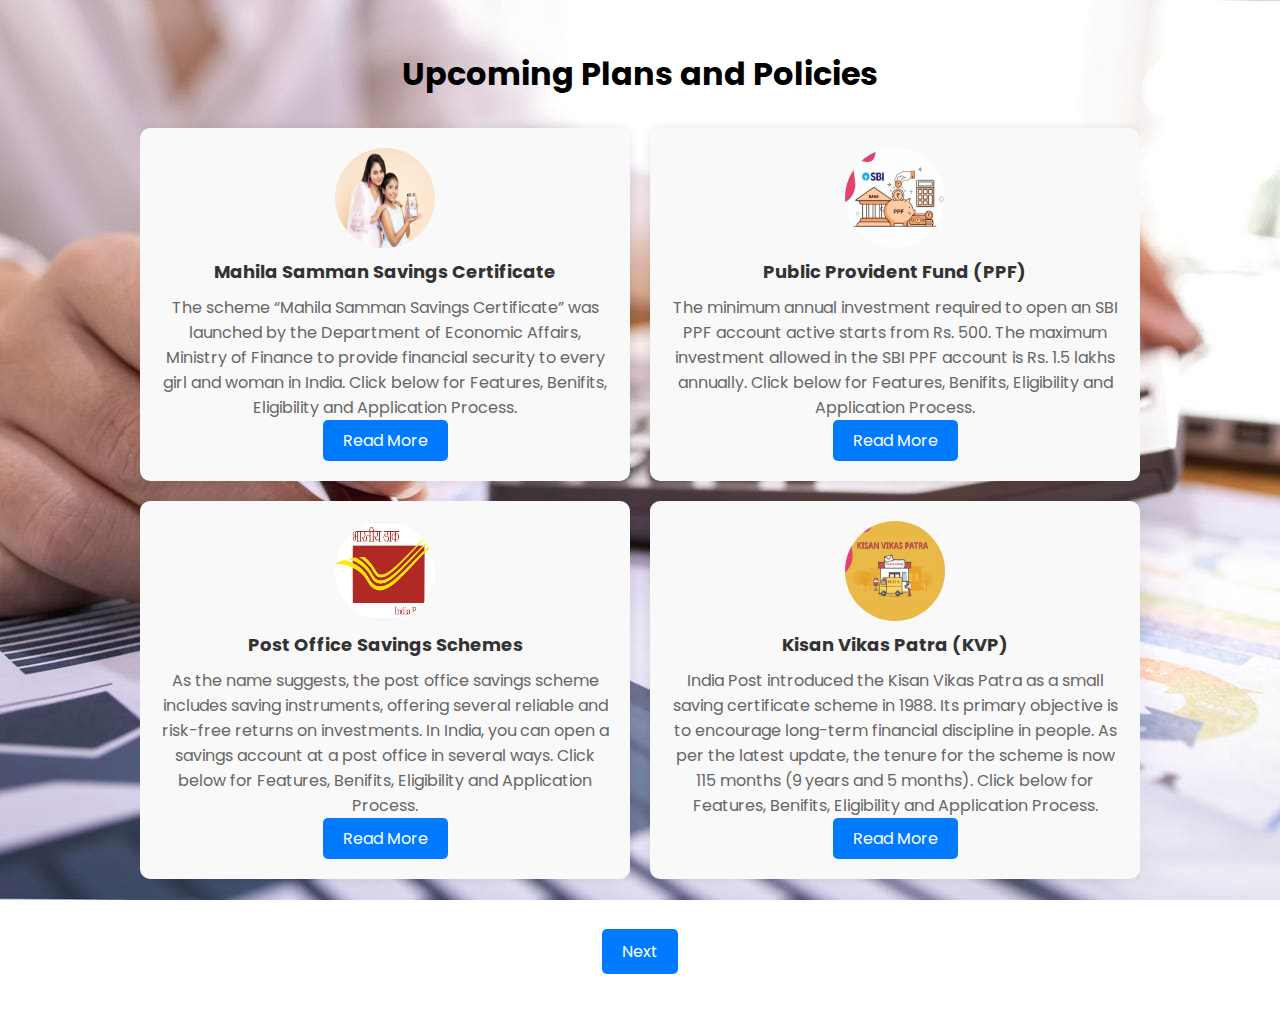
==== Plans.html @ 4200da57 "Add files via upload" ====
<!DOCTYPE html>
<html lang="en">
<head>
    <meta charset="UTF-8">
    <meta name="viewport" content="width=device-width, initial-scale=1.0">
    <title>Upcoming Plans and Policies</title>
    <link rel="stylesheet" href="Plans.css">
</head>
<body>
    <div class="container">
        <h1>Upcoming Plans and Policies</h1>
        <div class="policy-container">
            <div class="policy-box">
                <img src="policy1.png" >
                <h2>Mahila Samman Savings Certificate</h2>
                <p>The scheme “Mahila Samman Savings Certificate” was launched by the Department of Economic Affairs, Ministry of Finance to provide financial security to every girl and woman in India.
                    Click below for Features, Benifits, Eligibility and Application Process.</p>
                <a href="https://www.myscheme.gov.in/schemes/mssc" class="policy-link">Read More</a>
            </div>
            <div class="policy-box">
                <img src="policy2.png" alt="Policy 2">
                <h2>Public Provident Fund (PPF)</h2>
                <p>The minimum annual investment required to open an SBI PPF account active starts from Rs. 500. The maximum investment allowed in the SBI PPF account is Rs. 1.5 lakhs annually. 
                    Click below for Features, Benifits, Eligibility and Application Process.
                </p>
                <a href="https://sbi.co.in/web/personal-banking/investments-deposits/govt-schemes/ppf" class="policy-link">Read More</a>
            </div>
            <div class="policy-box">
                <img src="policy3.png" alt="Policy 3">
                <h2>Post Office Savings Schemes</h2>
                <p>As the name suggests, the post office savings scheme includes saving instruments, offering several reliable and risk-free returns on investments. In India, you can open a savings account at a post office in several ways. 
                    Click below for Features, Benifits, Eligibility and Application Process.
                </p>
                <a href="https://www.indiapost.gov.in/Financial/pages/content/post-office-saving-schemes.aspx" class="policy-link">Read More</a>
            </div>
            <div class="policy-box">
                <img src="policy4.png" alt="Policy 4">
                <h2>Kisan Vikas Patra (KVP)</h2>
                <p>India Post introduced the Kisan Vikas Patra as a small saving certificate scheme in 1988. Its primary objective is to encourage long-term financial discipline in people. As per the latest update, the tenure for the scheme is now 115 months (9 years and 5 months).
                    Click below for Features, Benifits, Eligibility and Application Process.
                </p>
                <a href="https://cleartax.in/s/kisan-vikas-patra" class="policy-link">Read More</a>
            </div>
        </div>
        <div class="button-container">
            <a href="thankyou.html" class="next-button">Next</a>
        </div>
    </div>
</body>
</html>
---- Plans.css ----
/* POPPINS FONT */
@import url('https://fonts.googleapis.com/css2?family=Poppins:wght@400;500;600;700&display=swap');
*{  
    margin: 0;
    padding: 0;
    box-sizing: border-box;
    font-family: 'Poppins', sans-serif;
}
body{
    background: url("img.jpg");
    background-size: cover;
    background-repeat: no-repeat;
    background-attachment: fixed;
}

.container {
    max-width: 1000px;
    margin: 50px auto;
    text-align: center;
    overflow-y: auto; /* Add scrollbar for vertical overflow */
}

.policy-container {
    display: grid;
    grid-template-columns: repeat(2, 1fr);
    grid-gap: 20px;
    margin-top: 30px;
}

.policy-box {
    padding: 20px;
    background-color: #f9f9f9;
    border-radius: 10px;
    box-shadow: 0 0 10px rgba(0, 0, 0, 0.1);
    transition: transform 0.3s ease;
}

.policy-box:hover {
    transform: translateY(-5px);
}

.policy-box img {
    width: 100px;
    height: 100px;
    margin: 0 auto 10px;
    display: block;
    border-radius: 50%;
}

.policy-box h2 {
    font-size: 18px;
    color: #333;
    margin-bottom: 10px;
}

.policy-box p {
    color: #666;
}

.policy-link {
    display: inline-block;
    padding: 8px 20px;
    background-color: #007bff;
    color: #fff;
    text-decoration: none;
    border-radius: 5px;
    transition: background-color 0.3s ease;
}

.policy-link:hover {
    background-color: #0056b3;
}

.button-container {
    margin-top: 50px;
}

.next-button {
    display: inline-block;
    padding: 10px 20px;
    background-color: #007bff;
    color: #fff;
    text-decoration: none;
    border-radius: 5px;
    transition: background-color 0.3s ease;
}

.next-button:hover {
    background-color: #0056b3;
}
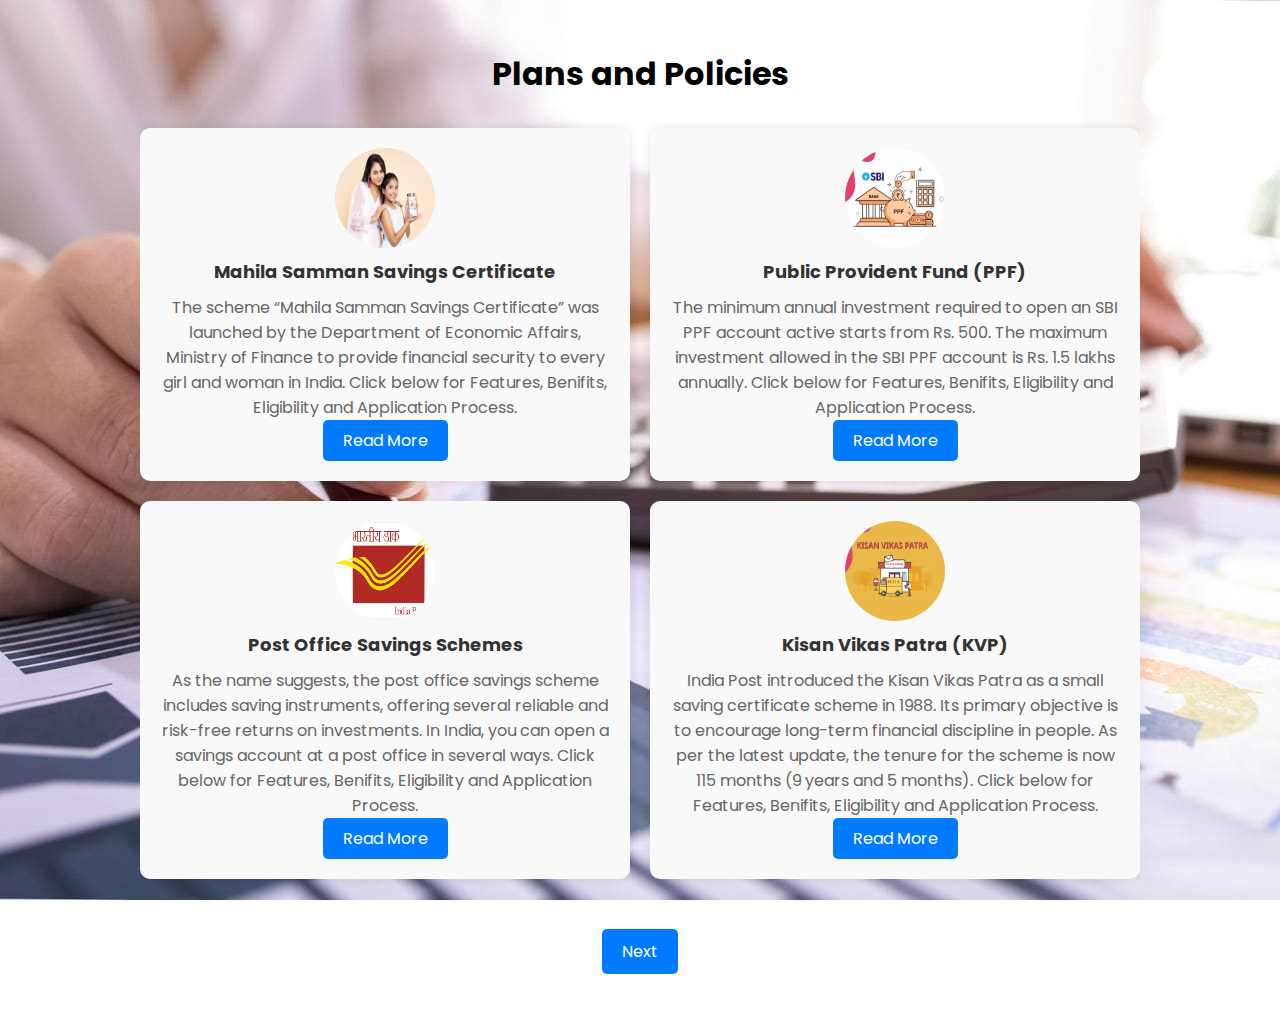
==== commit 7aa9f16c: "Update Plans.html" ====
--- a/Plans.html
+++ b/Plans.html
@@ -8,7 +8,7 @@
 </head>
 <body>
     <div class="container">
-        <h1>Upcoming Plans and Policies</h1>
+        <h1>Plans and Policies</h1>
         <div class="policy-container">
             <div class="policy-box">
                 <img src="policy1.png" >
